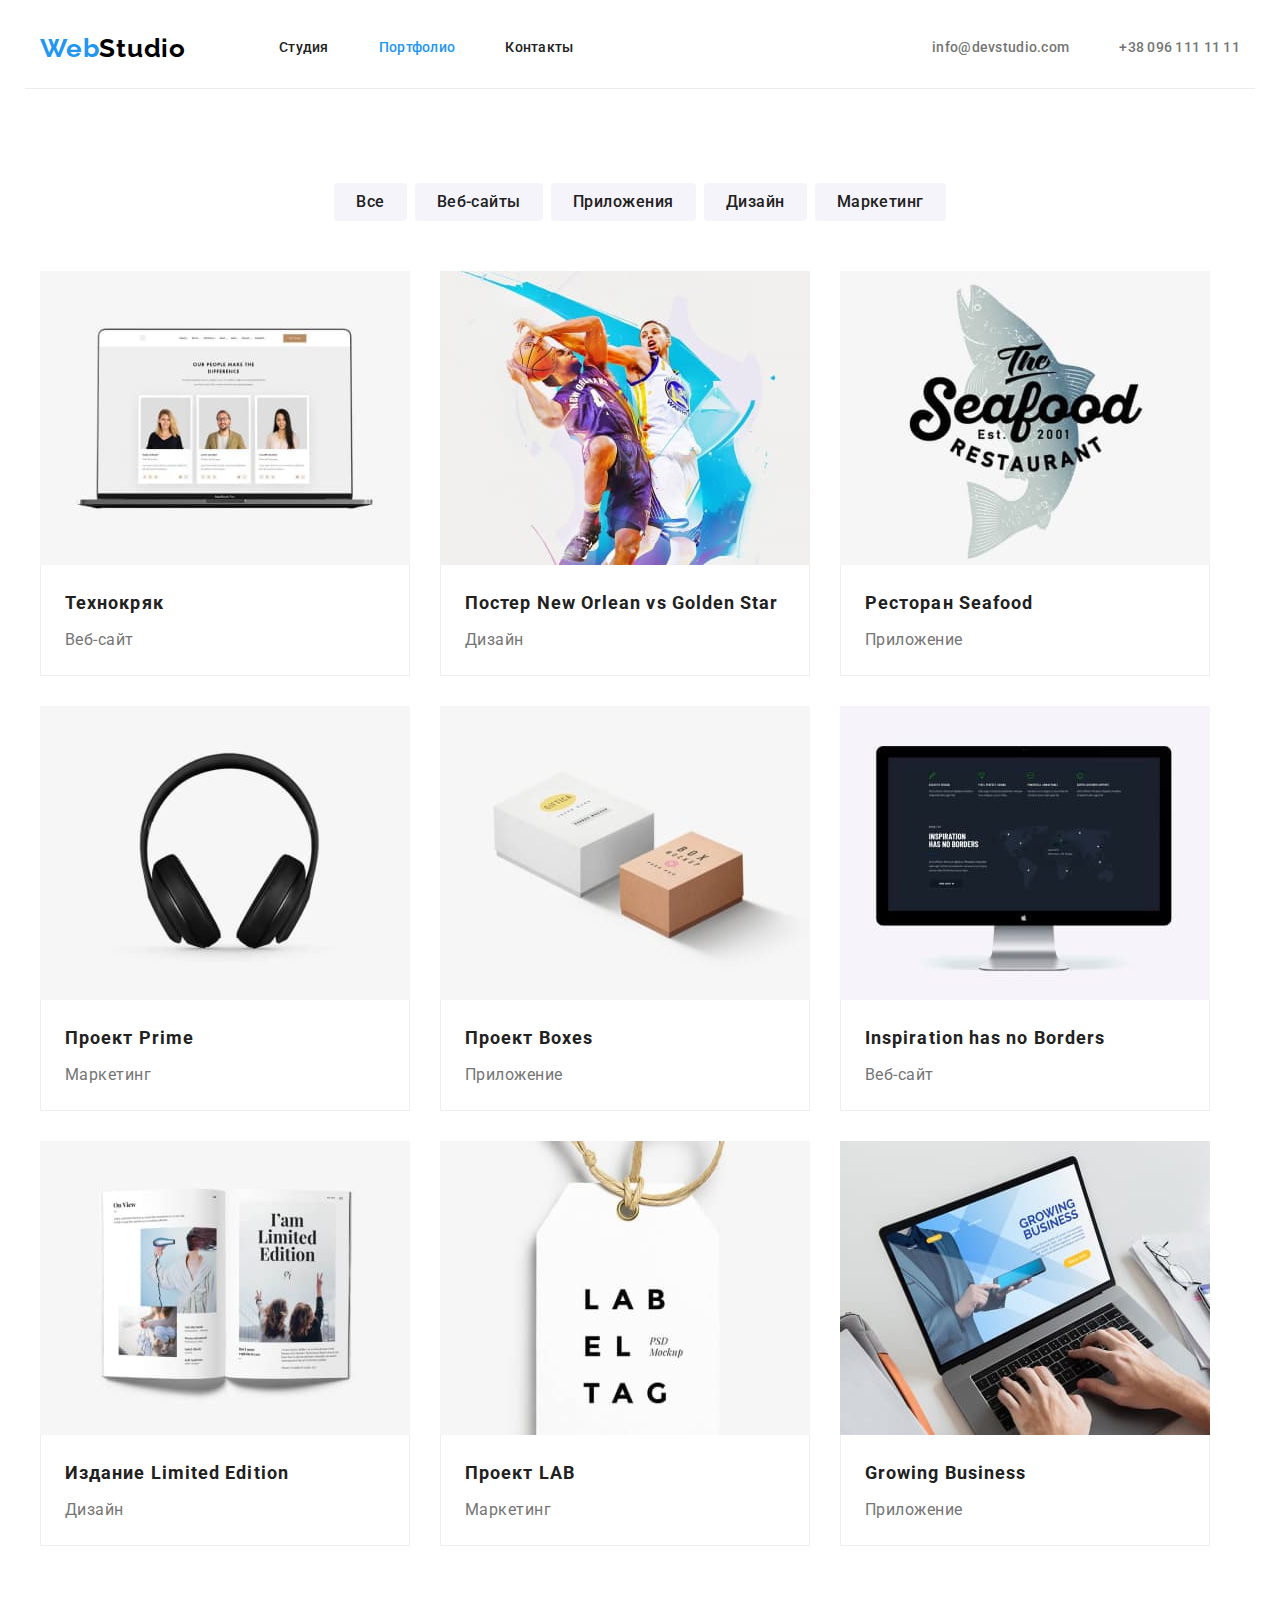
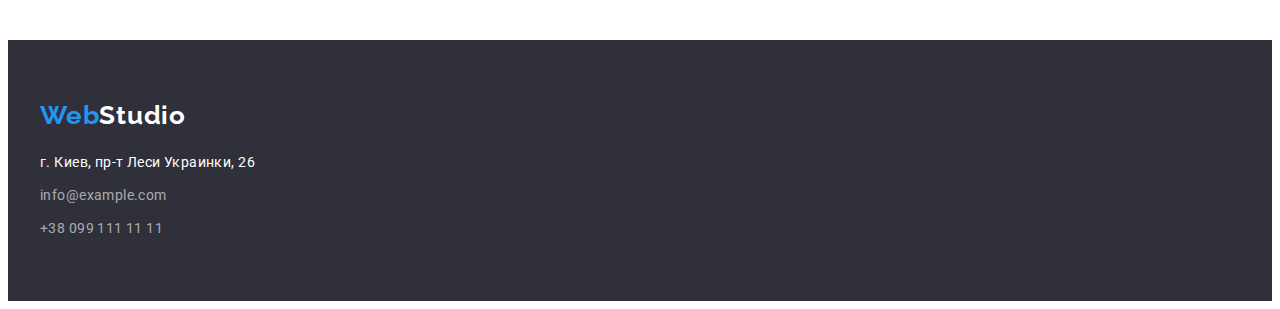
==== portfolio.html @ 6c5566c6 "Initial commit" ====
<!DOCTYPE html>
<html lang="ru">
  <head>
    <meta charset="UTF-8" />
    <meta http-equiv="X-UA-Compatible" content="IE=edge" />
    <meta name="viewport" content="width=device-width, initial-scale=1.0" />
    <title lang="en">Web Studio</title>
    <link rel="preconnect" href="https://fonts.googleapis.com" />
    <link rel="preconnect" href="https://fonts.gstatic.com" crossorigin />
    <link
      href="https://fonts.googleapis.com/css2?family=Raleway:wght@700&family=Roboto:wght@400;500;700;900&display=swap"
      rel="stylesheet"
    />
    <link
      rel="stylesheet"
      href="https://cdnjs.cloudflare.com/ajax/libs/modern-normalize/1.1.0/modern-normalize.min.css"
      integrity="sha512-wpPYUAdjBVSE4KJnH1VR1HeZfpl1ub8YT/NKx4PuQ5NmX2tKuGu6U/JRp5y+Y8XG2tV+wKQpNHVUX03MfMFn9Q=="
      crossorigin="anonymous"
      referrerpolicy="no-referrer"
    />
    <link rel="stylesheet" href="./css/styles.css" />
  </head>
  <body>
    <!-- Header -->
    <header class="header">
      <div class="container header-container">
        <a class="header-logo link" href="./index.html" lang="en"
          >Web<span class="logo-dark">Studio</span></a
        >
        <nav class="header-nav">
          <ul class="nav-list list">
            <li class="nav-item">
              <a class="nav-link link" href="./index.html">Студия</a>
            </li>
            <li class="nav-item">
              <a class="nav-link link current-page" href="./portfolio.html">Портфолио</a>
            </li>
            <li class="nav-item"><a class="nav-link link" href="">Контакты</a></li>
          </ul>
        </nav>

        <ul class="contact-list list">
          <li class="contact-item">
            <a class="contact-link link" href="mailto:info@devstudio.com">info@devstudio.com</a>
          </li>
          <li class="contact-item">
            <a class="contact-link link" href="tel:+380961111111">+38 096 111 11 11</a>
          </li>
        </ul>
      </div>
    </header>

    <main>
      <!-- Portfolio section -->
      <section class="portfolio-section section">
        <div class="container">
          <h1 class="visually-hidden">Портфолио</h1>
          <ul class="radio-list list">
            <li class="radio-item">
              <button class="radio-btn btn" type="button">Все</button>
            </li>
            <li class="radio-item">
              <button class="radio-btn btn" type="button">Веб-сайты</button>
            </li>
            <li class="radio-item">
              <button class="radio-btn btn" type="button">Приложения</button>
            </li>
            <li class="radio-item">
              <button class="radio-btn btn" type="button">Дизайн</button>
            </li>
            <li class="radio-item">
              <button class="radio-btn btn" type="button">Маркетинг</button>
            </li>
          </ul>
          <ul class="project-list list grid-set">
            <li class="project-item grid-item">
              <a class="project-link link" href="">
                <img
                  class="project-img"
                  src="./images/projects/tech-site.jpg"
                  alt="Ноутбук"
                  width="370"
                  height="294"
                />
                <div class="project-wrapper">
                  <h2 class="project-title">Технокряк</h2>
                  <p class="project-desc">Веб-сайт</p>
                </div>
              </a>
            </li>
            <li class="project-item grid-item">
              <a class="project-link link" href="">
                <img
                  class="project-img"
                  src="./images/projects/new-orlean.jpg"
                  alt="Двое спортсменов играют в баскетбол"
                  width="370"
                  height="294"
                />
                <div class="project-wrapper">
                  <h2 class="project-title">
                    Постер <span lang="en">New Orlean vs Golden Star</span>
                  </h2>
                  <p class="project-desc">Дизайн</p>
                </div>
              </a>
            </li>
            <li class="project-item grid-item">
              <a class="project-link link" href="">
                <img
                  class="project-img"
                  src="./images/projects/seafood.jpg"
                  alt="Логотип ресторана Seafood"
                  width="370"
                  height="294"
                />
                <div class="project-wrapper">
                  <h2 class="project-title">Ресторан <span lang="en">Seafood</span></h2>
                  <p class="project-desc">Приложение</p>
                </div>
              </a>
            </li>
            <li class="project-item grid-item">
              <a class="project-link link" href="">
                <img
                  class="project-img"
                  src="./images/projects/prime-project.jpg"
                  alt="Наушники"
                  width="370"
                  height="294"
                />
                <div class="project-wrapper">
                  <h2 class="project-title">Проект <span lang="en">Prime</span></h2>
                  <p class="project-desc">Маркетинг</p>
                </div>
              </a>
            </li>
            <li class="project-item grid-item">
              <a class="project-link link" href="">
                <img
                  class="project-img"
                  src="./images/projects/boxes-project.jpg"
                  alt="Две картонные коробки"
                  width="370"
                  height="294"
                />
                <div class="project-wrapper">
                  <h2 class="project-title">Проект <span lang="en">Boxes</span></h2>
                  <p class="project-desc">Приложение</p>
                </div>
              </a>
            </li>
            <li class="project-item grid-item">
              <a class="project-link link" href="">
                <img
                  class="project-img"
                  src="./images/projects/inspiration-site.jpg"
                  alt="Вебсайт открыт на мониторе"
                  width="370"
                  height="294"
                />
                <div class="project-wrapper">
                  <h2 class="project-title"><span lang="en">Inspiration has no Borders</span></h2>
                  <p class="project-desc">Веб-сайт</p>
                </div>
              </a>
            </li>
            <li class="project-item grid-item">
              <a class="project-link link" href="">
                <img
                  class="project-img"
                  src="./images/projects/limited-edition.jpg"
                  alt="Страницы журнала"
                  width="370"
                  height="294"
                />
                <div class="project-wrapper">
                  <h2 class="project-title">Издание <span lang="en">Limited Edition</span></h2>
                  <p class="project-desc">Дизайн</p>
                </div>
              </a>
            </li>
            <li class="project-item grid-item">
              <a class="project-link link" href="">
                <img
                  class="project-img"
                  src="./images/projects/lab-project.jpg"
                  alt="Брендовая карточка"
                  width="370"
                  height="294"
                />
                <div class="project-wrapper">
                  <h2 class="project-title">Проект <span lang="en">LAB</span></h2>
                  <p class="project-desc">Маркетинг</p>
                </div>
              </a>
            </li>
            <li class="project-item grid-item">
              <a class="project-link link" href="">
                <img
                  class="project-img"
                  src="./images/projects/growing-business.jpg"
                  alt="Мужчина работает за ноутбуком"
                  width="370"
                  height="294"
                />
                <div class="project-wrapper">
                  <h2 class="project-title"><span lang="en">Growing Business</span></h2>
                  <p class="project-desc">Приложение</p>
                </div>
              </a>
            </li>
          </ul>
        </div>
      </section>

      <!-- Footer -->
      <footer class="footer-section">
        <div class="container">
          <a class="footer-logo link" href="./index.html" lang="en"
            >Web<span class="logo-light">Studio</span></a
          >
          <address class="footer-addr">
            <a
              class="post-addr link"
              href="https://goo.gl/maps/QQ6AeRRJt7DKAPnQ9"
              target="_blank"
              rel="noopener noreferrer"
              >г. Киев, пр-т Леси Украинки, 26</a
            >
            <ul class="addr-list list">
              <li class="addr-item">
                <a class="addr-link link" href="mailto:info@example.com">info@example.com</a>
              </li>
              <li class="addr-item">
                <a class="addr-link link" href="tel:+380991111111">+38 099 111 11 11</a>
              </li>
            </ul>
          </address>
        </div>
      </footer>
    </main>
  </body>
</html>
---- css/styles.css ----
:root {
    /* fonts */
    --main-font: 'Roboto', sans-serif;
    --socondary-font: 'Raleway', sans-serif;

    /* text colors */
    --main-txt-clr: #212121;
    --secondary-txt-clr: #757575;
    --accent-clr: #2196F3;
    --sec-acc-clr: #188CE8;
    --light-txt-clr: #fff;
    --dark-txt-clr: #000;
    --trans-txt-clr: rgba(255, 255, 255, 0.6);

    /* bg colors */
    --main-bg-clr: #fff;
    --sec-bg-clr: #F5F4FA;
    --dark-bg-clr: #2F303A;

    /* grid */
    --indent: 30px;
    --items: 3;
}

/** =====  Reset styles  =====  
======================================== */
h1,
h2,
h3,
h4,
h5,
h6,
p {
    padding: 0;
    margin: 0;
}

img {
    display: block;
    max-width: 100%;
    height: auto;
}

.list {
    list-style: none;
    margin: 0;
    padding: 0;
}

.link {
    text-decoration: none;
    color: currentColor;
}

/** =====  Common styles  =====  
======================================== */
body {
    font-family: var(--main-font);
    color: var(--main-txt-clr);
    background-color: var(--main-bg-clr);
}

.container {
    width: 1200px;
    margin-right: auto;
    margin-left: auto;
    padding-right: 15px;
    padding-left: 15px;
}

.section {
    padding-top: 94px;
    padding-bottom: 94px;
}

.current-page {
    color: var(--accent-clr);
}

.btn {
    font-family: inherit;
    font-size: inherit;
    color: inherit;

    cursor: pointer;
    border: none;
}

.header-logo,
.footer-logo {
    font-family: var(--socondary-font);
    font-weight: 700;
    font-size: 26px;
    line-height: 1.19;
    letter-spacing: 0.03em;
    color: var(--accent-clr);
}

.section-title {
    margin-bottom: 50px;

    font-size: 36px;
    line-height: 1.17;
    letter-spacing: 0.03em;
    text-align: center;
}

.visually-hidden {
    position: absolute;
    width: 1px;
    height: 1px;
    margin: -1px;
    border: 0;
    padding: 0;

    white-space: nowrap;
    clip-path: inset(100%);
    clip: rect(0 0 0 0);
    overflow: hidden;
}

/* Dynamic grid */
.grid-set {
    display: flex;
    flex-wrap: wrap;
    gap: var(--indent);
}

.grid-item {
    flex-basis: calc((100% - var(--indent) * (var(--items) - 1)) / var(--items));
}

/** =====  Header section  =====  
======================================== */
.header-container {
    display: flex;
    align-items: center;

    border-bottom: 1px solid #ECECEC;
}

.header-logo {
    margin-right: 93px;
}

.logo-dark {
    color: var(--dark-txt-clr);
}

.header-nav {
    margin-right: auto;
}

.nav-list {
    display: flex;
}

.nav-item:not(:last-child) {
    margin-right: 50px;
}

.nav-link,
.contact-link {
    display: block;
    padding-top: 32px;
    padding-bottom: 32px;

    font-weight: 500;
    font-size: 14px;
    line-height: 1.14;
    letter-spacing: 0.02em;
}

.contact-link {
    color: var(--secondary-txt-clr);
}

.nav-link:hover,
.nav-link:focus,
.contact-link:hover,
.contact-link:focus {
    color: var(--accent-clr);
}

.contact-list {
    display: flex;
}

.contact-item:not(:last-child) {
    margin-right: 50px;
}

/** =====  Hero section  =====  
======================================== */
.hero-section {
    background-color: var(--dark-bg-clr);
    padding-top: 200px;
    padding-bottom: 200px;
}

.main-title {
    width: 696px;
    margin-right: auto;
    margin-left: auto;
    margin-bottom: 30px;

    font-weight: 900;
    font-size: 44px;
    line-height: 1.36;
    letter-spacing: 0.06em;
    text-transform: uppercase;
    color: var(--light-txt-clr);
    text-align: center;
}

.main-btn {
    display: block;
    margin-right: auto;
    margin-left: auto;
    padding: 10px 32px;

    font-weight: 700;
    line-height: 1.88;
    letter-spacing: 0.06em;
    color: var(--light-txt-clr);
    background-color: var(--accent-clr);

    border-radius: 4px;
}

.main-btn:hover,
.main-btn:focus {
    background-color: var(--sec-acc-clr);
}

/** =====  Features section  =====  
======================================== */
.features-section {
    padding-bottom: 0;
}

.features-list {
    display: flex;
}

.features-item {
    flex-basis: 270px;
}

.features-item:not(:last-child) {
    margin-right: 30px;
}

.features-title {
    margin-bottom: 10px;

    font-size: 14px;
    line-height: 1.14;
    letter-spacing: 0.03em;
    text-transform: uppercase;
}

.features-desc {
    font-size: 14px;
    line-height: 1.71;
    letter-spacing: 0.03em;
    color: var(--secondary-txt-clr);
}

/** =====  Work section  =====  
======================================== */
.work-item {
    flex-basis: 370px;
}

/** =====  Team section  =====  
======================================== */
.team-section {
    background-color: var(--sec-bg-clr);
}

.team-list {
    --items: 4;
}

.team-item {
    flex-basis: 270px;
}

.team-wrapper {
        padding-top: 30px;
        padding-bottom: 30px;
        padding-left: 5px;
        padding-right: 5px;

        text-align: center;
}

.team-title {
    margin-bottom: 10px;

    font-weight: 500;
    font-size: 16px;
    line-height: 1.19;
    letter-spacing: 0.03em;
}

.team-desc {
    line-height: 1.19;
    letter-spacing: 0.03em;
    color: var(--secondary-txt-clr);
}

/** =====  Footer section  =====  
======================================== */
.footer-section {
    padding-top: 60px;
    padding-bottom: 60px;

    background-color: var(--dark-bg-clr);
}

.footer-logo {
    display: block;
    margin-bottom: 20px;
}

.logo-light {
    color: var(--light-txt-clr);
}

.footer-addr {
    font-style: normal;
}

.post-addr {
    display: block;
    margin-bottom: 9px;

    font-size: 14px;
    line-height: 1.71;
    letter-spacing: 0.03em;
    color: var(--light-txt-clr);
}

.addr-item:not(:last-child) {
    margin-bottom: 9px;
}

.addr-link {
    font-size: 14px;
    line-height: 1.71;
    letter-spacing: 0.03em;
    color: var(--trans-txt-clr);
}

.addr-link:hover,
.addr-link:focus {
    color: var(--light-txt-clr);
}

/** =====  Portfolio page  =====  
======================================== */
/** =====  Portfolio section  =====  
======================================== */
.radio-list {
    display: flex;
    margin-bottom: 50px;
    justify-content: center;
}

.radio-item:not(:last-child) {
    margin-right: 8px;
}

.radio-btn {
    padding: 6px 22px;

    font-weight: 500;
    line-height: 1.62;
    letter-spacing: 0.03em;
    background-color: var(--sec-bg-clr);

    border-radius: 4px;
}

.radio-btn:hover,
.radio-btn:focus {
    color: var(--light-txt-clr);
    background-color: var(--accent-clr);
}

.project-item {
    flex-basis: 370px;
}

.project-wrapper {
    padding: 20px 24px;

    border-right: 1px solid #EEEEEE;
    border-bottom: 1px solid #EEEEEE;
    border-left: 1px solid #EEEEEE;
}

.project-title {
    margin-bottom: 4px;

    font-size: 18px;
    line-height: 2;
    letter-spacing: 0.06em;
}

.project-desc {
    line-height: 1.88;
    letter-spacing: 0.03em;
    color: var(--secondary-txt-clr);
}
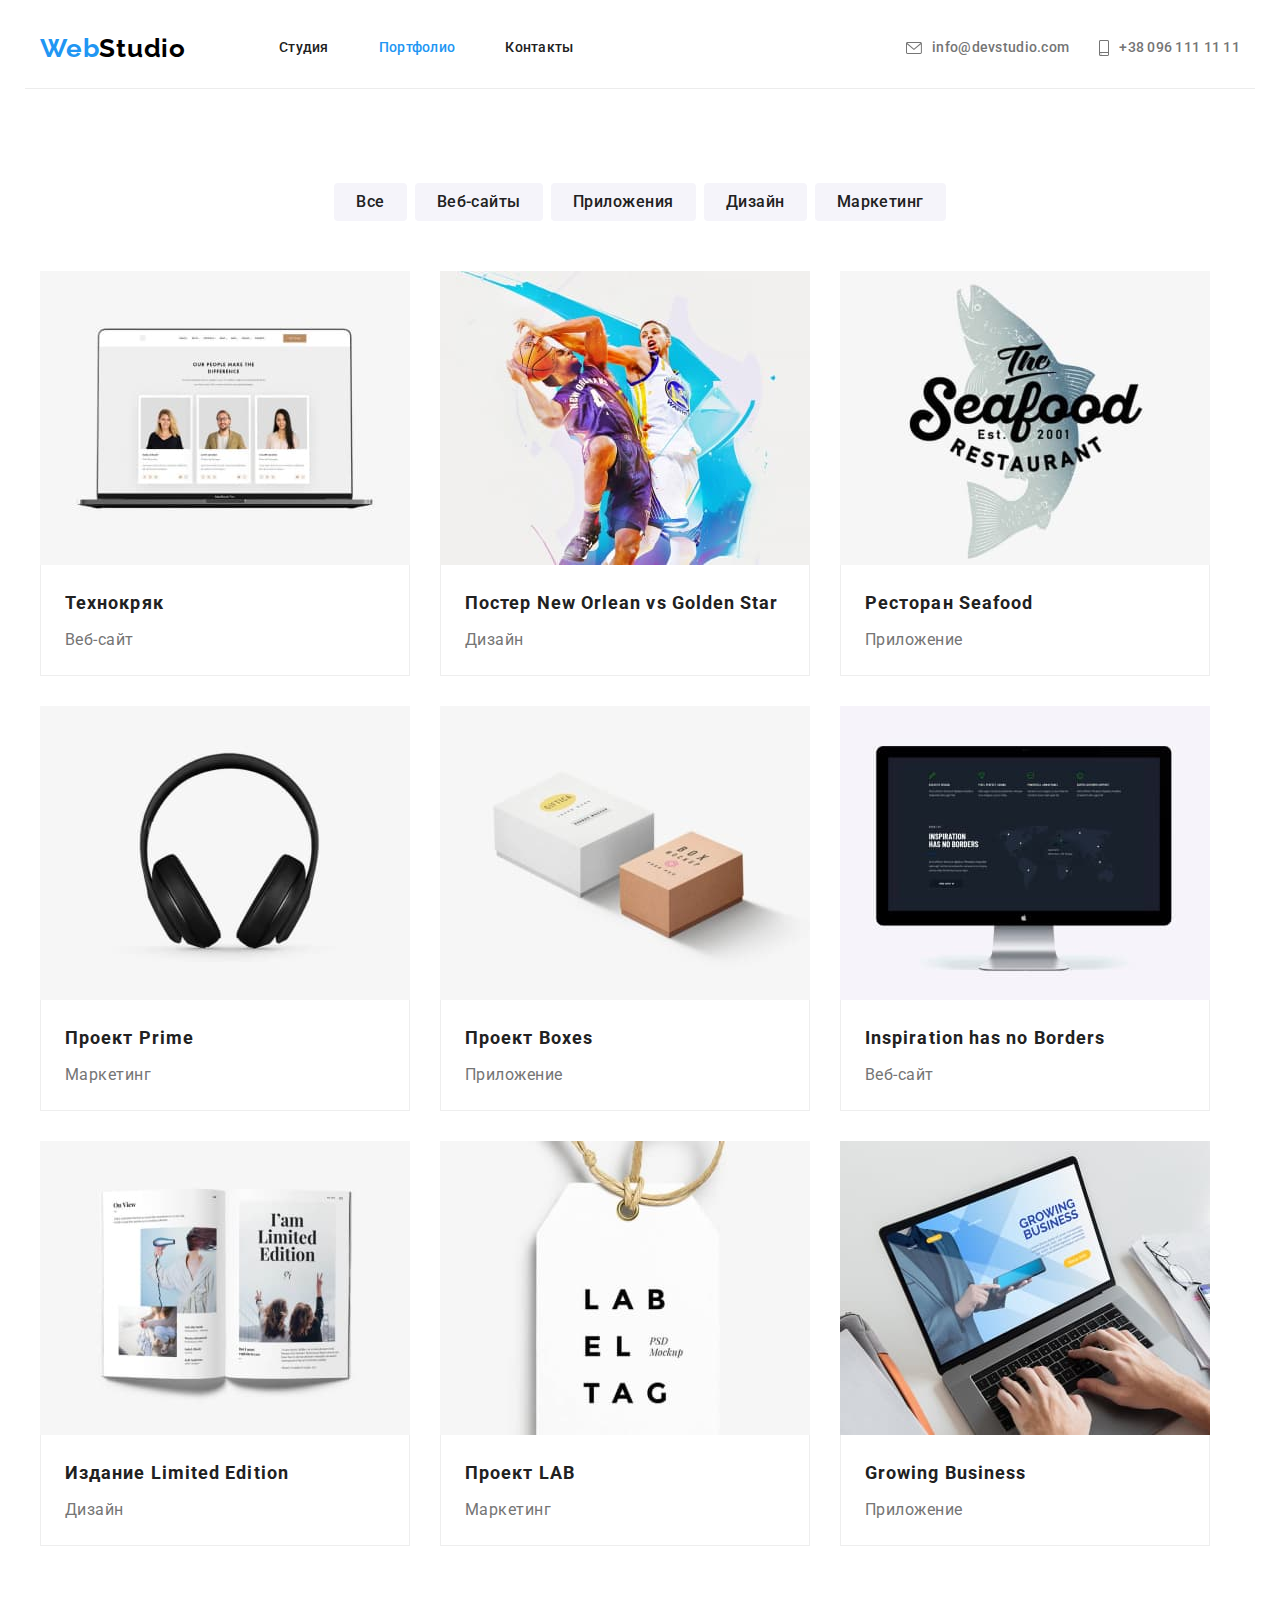
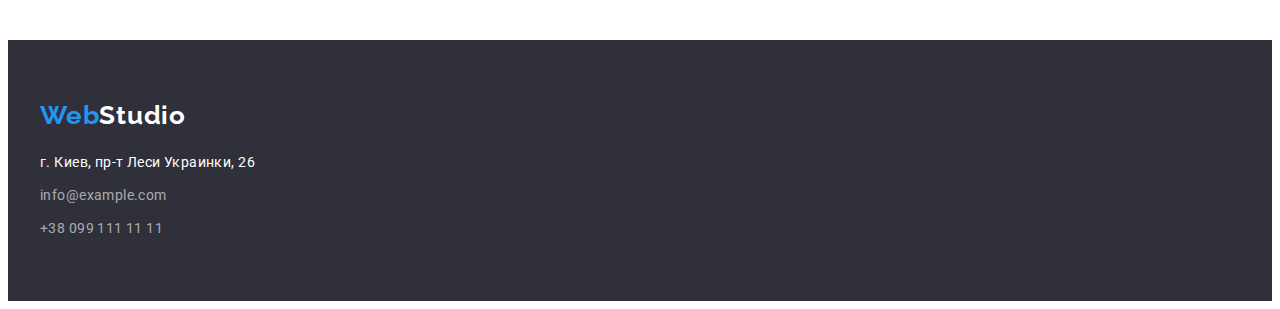
==== commit c9695329: "Adds header icons" ====
--- a/portfolio.html
+++ b/portfolio.html
@@ -41,10 +41,20 @@
 
         <ul class="contact-list list">
           <li class="contact-item">
-            <a class="contact-link link" href="mailto:info@devstudio.com">info@devstudio.com</a>
+            <a class="contact-link link" href="mailto:info@devstudio.com">
+              <svg class="comtact-icon" width="16" height="12">
+                <use href="./images/icons.svg#e-mail"></use>
+              </svg>
+              <div class="header-mail-link">info@devstudio.com</div></a
+            >
           </li>
           <li class="contact-item">
-            <a class="contact-link link" href="tel:+380961111111">+38 096 111 11 11</a>
+            <a class="contact-link link" href="tel:+380961111111">
+              <svg class="comtact-icon" width="10" height="16">
+                <use href="./images/icons.svg#phone"></use>
+              </svg>
+              <div class="heder-tel-num">+38 096 111 11 11</div></a
+            >
           </li>
         </ul>
       </div>
--- a/css/styles.css
+++ b/css/styles.css
@@ -16,6 +16,7 @@
     --main-bg-clr: #fff;
     --sec-bg-clr: #F5F4FA;
     --dark-bg-clr: #2F303A;
+    --hero-bg-clr: #C4C4C4;
 
     /* grid */
     --indent: 30px;
@@ -171,10 +172,6 @@
     letter-spacing: 0.02em;
 }
 
-.contact-link {
-    color: var(--secondary-txt-clr);
-}
-
 .nav-link:hover,
 .nav-link:focus,
 .contact-link:hover,
@@ -184,18 +181,42 @@
 
 .contact-list {
     display: flex;
+    align-items: center;
 }
 
 .contact-item:not(:last-child) {
-    margin-right: 50px;
+    margin-right: 30px;
+}
+
+.contact-link {
+    display: flex;
+    align-items: center;
+
+    color: var(--secondary-txt-clr);
+}
+
+.comtact-icon {
+    margin-right: 10px;
 }
 
 /** =====  Hero section  =====  
 ======================================== */
 .hero-section {
-    background-color: var(--dark-bg-clr);
+    max-width: 1600px;
+    margin-right: auto;
+    margin-left: auto;
     padding-top: 200px;
     padding-bottom: 200px;
+
+    background-color: var(--hero-bg-clr);
+    background-image: 
+    linear-gradient(
+        rgba(47, 48, 58, 0.4), 
+        rgba(47, 48, 58, 0.4)),
+        url(../images/hero/hero-bg.jpg);
+    background-repeat: no-repeat;
+    background-position: center;
+    background-size: cover;
 }
 
 .main-title {
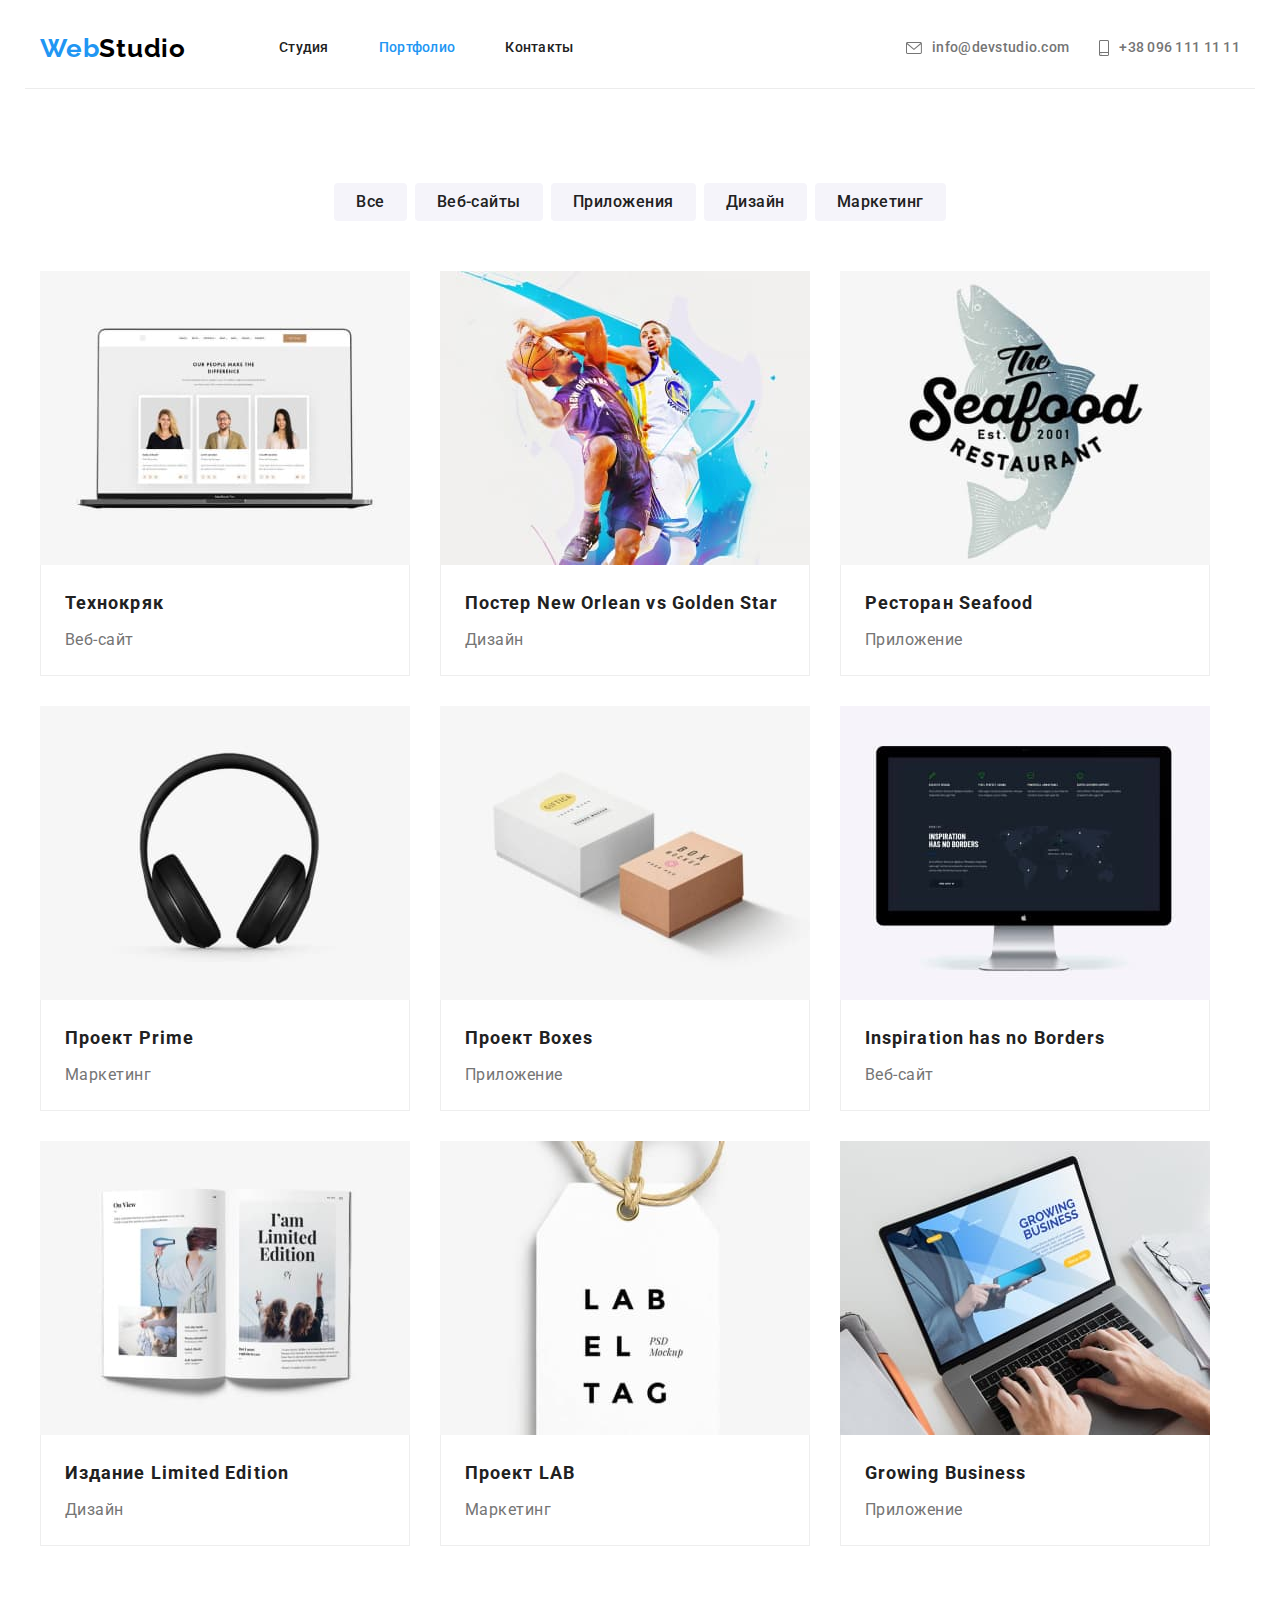
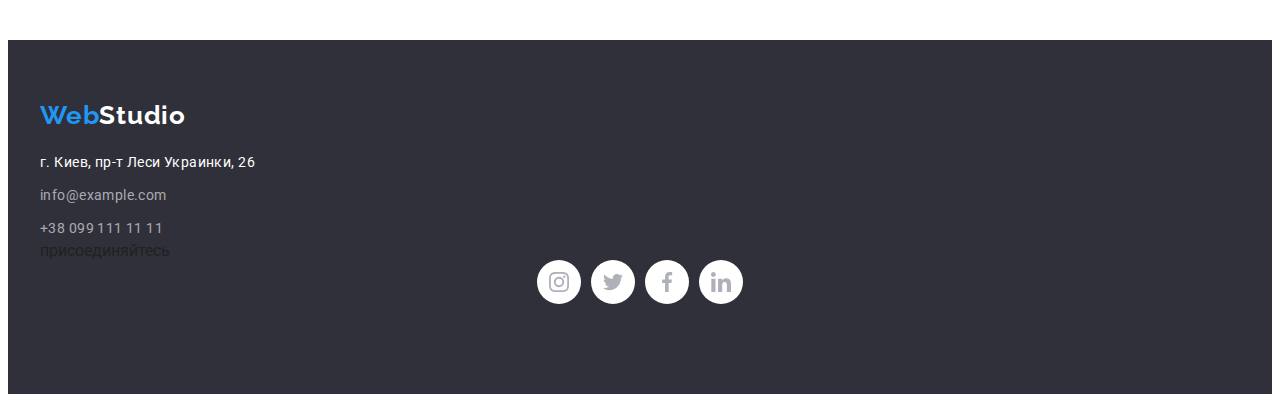
==== commit 10a17e45: "Completes Footer section" ====
--- a/portfolio.html
+++ b/portfolio.html
@@ -226,27 +226,87 @@
 
       <!-- Footer -->
       <footer class="footer-section">
-        <div class="container">
-          <a class="footer-logo link" href="./index.html" lang="en"
-            >Web<span class="logo-light">Studio</span></a
-          >
-          <address class="footer-addr">
-            <a
-              class="post-addr link"
-              href="https://goo.gl/maps/QQ6AeRRJt7DKAPnQ9"
-              target="_blank"
-              rel="noopener noreferrer"
-              >г. Киев, пр-т Леси Украинки, 26</a
+        <div class="container footer-container">
+          <div class="footer-left-side">
+            <a class="footer-logo link" href="./index.html" lang="en"
+              >Web<span class="logo-light">Studio</span></a
             >
-            <ul class="addr-list list">
-              <li class="addr-item">
-                <a class="addr-link link" href="mailto:info@example.com">info@example.com</a>
+            <address class="footer-addr">
+              <a
+                class="post-addr link"
+                href="https://goo.gl/maps/QQ6AeRRJt7DKAPnQ9"
+                target="_blank"
+                rel="noopener noreferrer"
+                >г. Киев, пр-т Леси Украинки, 26</a
+              >
+              <ul class="addr-list list">
+                <li class="addr-item">
+                  <a class="addr-link link" href="mailto:info@example.com">info@example.com</a>
+                </li>
+                <li class="addr-item">
+                  <a class="addr-link link" href="tel:+380991111111">+38 099 111 11 11</a>
+                </li>
+              </ul>
+            </address>
+          </div>
+
+          <div class="footer-right-side">
+            <p class="join-title">присоединяйтесь</p>
+            <ul class="socials-list list">
+              <li class="socials-item">
+                <a
+                  class="socials-link company-socials link"
+                  href="https://www.instagram.com/"
+                  target="_blank"
+                  rel="noopener noreferrer"
+                  aria-lable="Иконка Инстаграм"
+                >
+                  <svg class="socials-icon" width="20" height="20">
+                    <use href="./images/icons.svg#instagram"></use>
+                  </svg>
+                </a>
               </li>
-              <li class="addr-item">
-                <a class="addr-link link" href="tel:+380991111111">+38 099 111 11 11</a>
+              <li class="socials-item">
+                <a
+                  class="socials-link company-socials link"
+                  href="https://twitter.com/"
+                  target="_blank"
+                  rel="noopener noreferrer"
+                  aria-lable="Иконка Твиттер"
+                >
+                  <svg class="socials-icon" width="20" height="20">
+                    <use href="./images/icons.svg#twitter"></use>
+                  </svg>
+                </a>
+              </li>
+              <li class="socials-item">
+                <a
+                  class="socials-link company-socials link"
+                  href="https://www.facebook.com/"
+                  target="_blank"
+                  rel="noopener noreferrer"
+                  aria-lable="Иконка Фейсбук"
+                >
+                  <svg class="socials-icon" width="20" height="20">
+                    <use href="./images/icons.svg#facebook"></use>
+                  </svg>
+                </a>
+              </li>
+              <li class="socials-item">
+                <a
+                  class="socials-link company-socials link"
+                  href="https://www.linkedin.com/"
+                  target="_blank"
+                  rel="noopener noreferrer"
+                  aria-lable="Иконка Линкедин"
+                >
+                  <svg class="socials-icon" width="20" height="20">
+                    <use href="./images/icons.svg#linkedin"></use>
+                  </svg>
+                </a>
               </li>
             </ul>
-          </address>
+          </div>
         </div>
       </footer>
     </main>
--- a/css/styles.css
+++ b/css/styles.css
@@ -21,6 +21,9 @@
     /* grid */
     --indent: 30px;
     --items: 3;
+
+    /* icons */
+    --main-icon-clr: #AFB1B8;
 }
 
 /** =====  Reset styles  =====  
@@ -67,6 +70,7 @@
     margin-left: auto;
     padding-right: 15px;
     padding-left: 15px;
+    /* outline: 1px solid red; */
 }
 
 .section {
@@ -129,6 +133,27 @@
 
 .grid-item {
     flex-basis: calc((100% - var(--indent) * (var(--items) - 1)) / var(--items));
+}
+
+/* Socials */
+.socials-list {
+    display: flex;
+    justify-content: center;
+    gap: 10px;
+    padding-bottom: 30px;
+}
+
+.socials-link {
+    display: flex;
+    justify-content: center;
+    align-items: center;
+
+    width: 44px;
+    height: 44px;
+    background-color: var(--main-bg-clr);
+    fill: var(--main-icon-clr);
+
+    border-radius: 50%;
 }
 
 /** =====  Header section  =====  
@@ -272,6 +297,15 @@
     margin-right: 30px;
 }
 
+.features-wrapper {
+    display: flex;
+    width: 270px;
+    height: 120px;
+    justify-content: center;
+    align-items: center;
+    margin-bottom: 30px;
+}
+
 .features-title {
     margin-bottom: 10px;
 
@@ -306,11 +340,15 @@
 
 .team-item {
     flex-basis: 270px;
+    background-color: var(--main-bg-clr);
+
+    box-shadow: 0px 1px 3px rgba(0, 0, 0, 0.12), 0px 1px 1px rgba(0, 0, 0, 0.14), 0px 2px 1px rgba(0, 0, 0, 0.2);
+    border-radius: 0px 0px 4px 4px;
 }
 
 .team-wrapper {
         padding-top: 30px;
-        padding-bottom: 30px;
+        padding-bottom: 16px;
         padding-left: 5px;
         padding-right: 5px;
 
@@ -331,6 +369,40 @@
     letter-spacing: 0.03em;
     color: var(--secondary-txt-clr);
 }
+
+.socials-link:hover,
+.socials-link:focus {
+    background-color: var(--accent-clr);
+    fill: var(--main-bg-clr);
+}
+
+/** =====  Clients section  =====  
+======================================== */
+.clients-list {
+    display: flex;
+    gap: 30px;
+}
+
+.clients-link {
+    display: flex;
+    justify-content: center;
+    align-items: center;
+
+    width: 170px;
+    height: 92px;
+    background-color: var(--main-bg-clr);
+    fill: var(--main-icon-clr);
+
+    border: 1px solid var(--main-icon-clr);
+    border-radius: 4px;
+}
+
+.clients-link:hover,
+.clients-link:focus {
+    fill: var(--accent-clr);
+    border: 1px solid var(--accent-clr);
+}
+
 
 /** =====  Footer section  =====  
 ======================================== */
